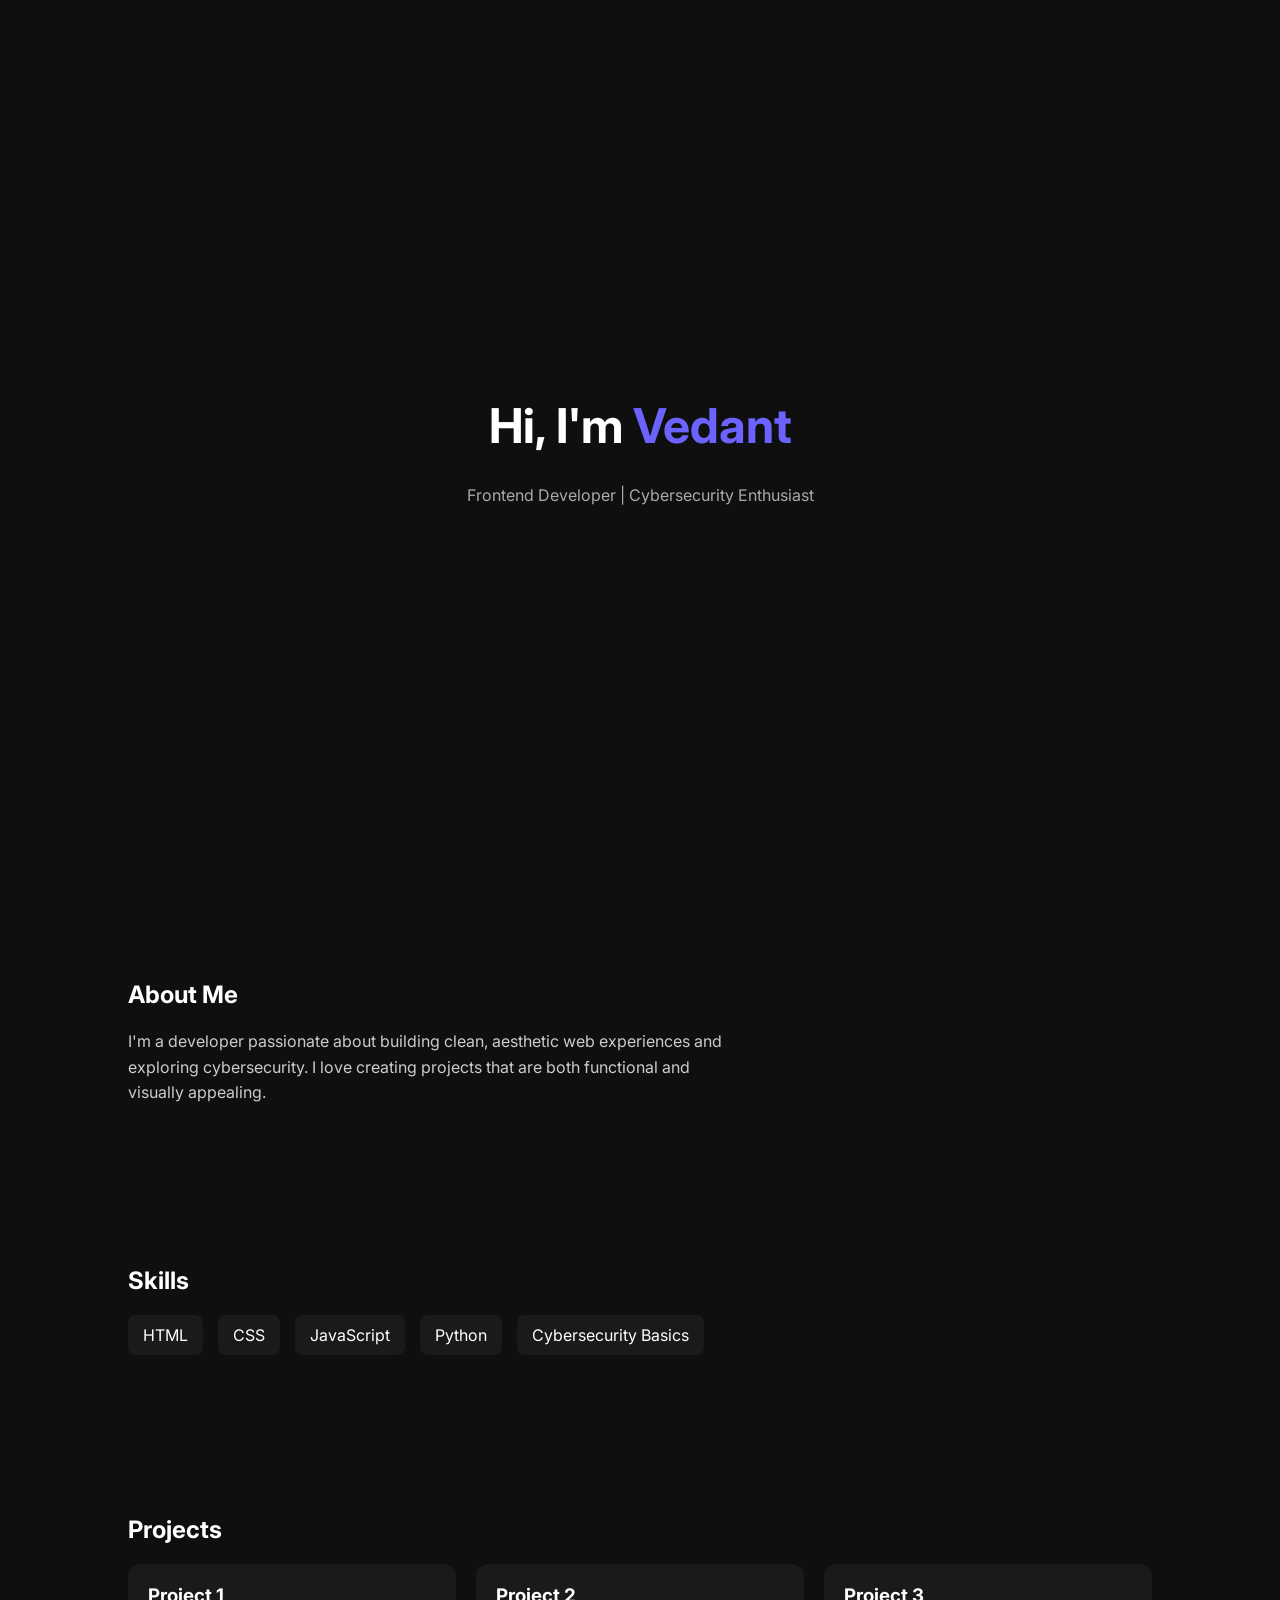
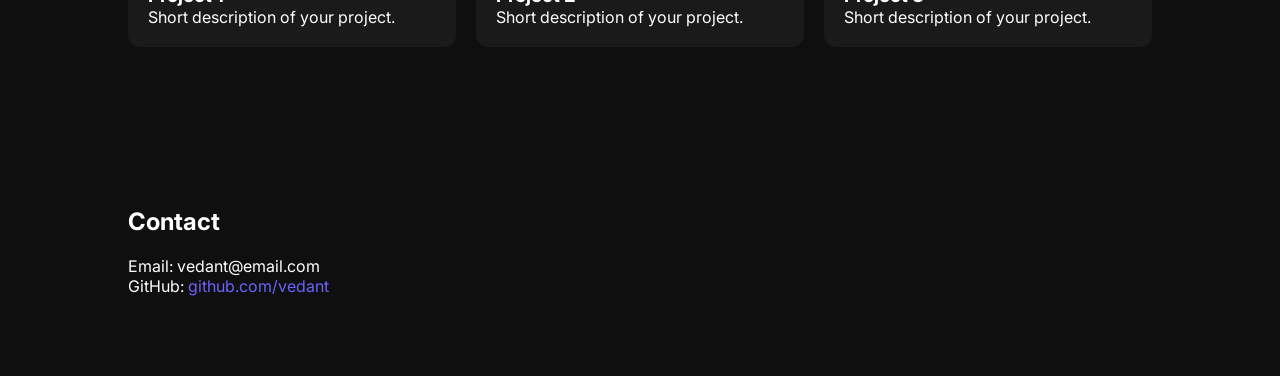
==== main.html @ a39b0cc5 "Create main.html" ====
<!DOCTYPE html>
<html lang="en">
<head>
  <meta charset="UTF-8">
  <meta name="viewport" content="width=device-width, initial-scale=1.0">
  <title>Vedant | Portfolio</title>

  <!-- Google Font -->
  <link href="https://fonts.googleapis.com/css2?family=Inter:wght@300;400;600&display=swap" rel="stylesheet">

  <style>
    * {
      margin: 0;
      padding: 0;
      box-sizing: border-box;
      font-family: 'Inter', sans-serif;
    }

    body {
      background: #0f0f0f;
      color: #fff;
      scroll-behavior: smooth;
    }

    section {
      padding: 80px 10%;
    }

    h1, h2 {
      margin-bottom: 20px;
    }

    /* HERO */
    .hero {
      height: 100vh;
      display: flex;
      flex-direction: column;
      justify-content: center;
      align-items: center;
      text-align: center;
    }

    .hero h1 {
      font-size: 3rem;
    }

    .hero span {
      color: #6c63ff;
    }

    .hero p {
      margin-top: 10px;
      color: #aaa;
    }

    /* ABOUT */
    .about p {
      max-width: 600px;
      color: #ccc;
      line-height: 1.6;
    }

    /* SKILLS */
    .skills ul {
      display: flex;
      gap: 15px;
      flex-wrap: wrap;
    }

    .skills li {
      list-style: none;
      background: #1a1a1a;
      padding: 10px 15px;
      border-radius: 8px;
    }

    /* PROJECTS */
    .projects {
      display: grid;
      grid-template-columns: repeat(auto-fit, minmax(250px, 1fr));
      gap: 20px;
    }

    .card {
      background: #1a1a1a;
      padding: 20px;
      border-radius: 12px;
      transition: 0.3s;
    }

    .card:hover {
      transform: translateY(-5px);
      box-shadow: 0 0 20px rgba(108, 99, 255, 0.3);
    }

    /* CONTACT */
    .contact a {
      color: #6c63ff;
      text-decoration: none;
    }

    /* ANIMATION */
    .fade {
      opacity: 0;
      transform: translateY(20px);
      transition: 0.6s;
    }

    .fade.show {
      opacity: 1;
      transform: translateY(0);
    }

  </style>
</head>
<body>

  <!-- HERO -->
  <section class="hero">
    <h1>Hi, I'm <span>Vedant</span></h1>
    <p>Frontend Developer | Cybersecurity Enthusiast</p>
  </section>

  <!-- ABOUT -->
  <section class="about fade">
    <h2>About Me</h2>
    <p>
      I'm a developer passionate about building clean, aesthetic web experiences
      and exploring cybersecurity. I love creating projects that are both
      functional and visually appealing.
    </p>
  </section>

  <!-- SKILLS -->
  <section class="skills fade">
    <h2>Skills</h2>
    <ul>
      <li>HTML</li>
      <li>CSS</li>
      <li>JavaScript</li>
      <li>Python</li>
      <li>Cybersecurity Basics</li>
    </ul>
  </section>

  <!-- PROJECTS -->
  <section class="fade">
    <h2>Projects</h2>
    <div class="projects">
      <div class="card">
        <h3>Project 1</h3>
        <p>Short description of your project.</p>
      </div>
      <div class="card">
        <h3>Project 2</h3>
        <p>Short description of your project.</p>
      </div>
      <div class="card">
        <h3>Project 3</h3>
        <p>Short description of your project.</p>
      </div>
    </div>
  </section>

  <!-- CONTACT -->
  <section class="contact fade">
    <h2>Contact</h2>
    <p>Email: vedant@email.com</p>
    <p>GitHub: <a href="#">github.com/vedant</a></p>
  </section>

  <script>
    const faders = document.querySelectorAll('.fade');

    const appearOptions = {
      threshold: 0.2
    };

    const appearOnScroll = new IntersectionObserver(function(entries, observer) {
      entries.forEach(entry => {
        if (!entry.isIntersecting) return;
        entry.target.classList.add('show');
        observer.unobserve(entry.target);
      });
    }, appearOptions);

    faders.forEach(fader => {
      appearOnScroll.observe(fader);
    });
  </script>

</body>
</html>
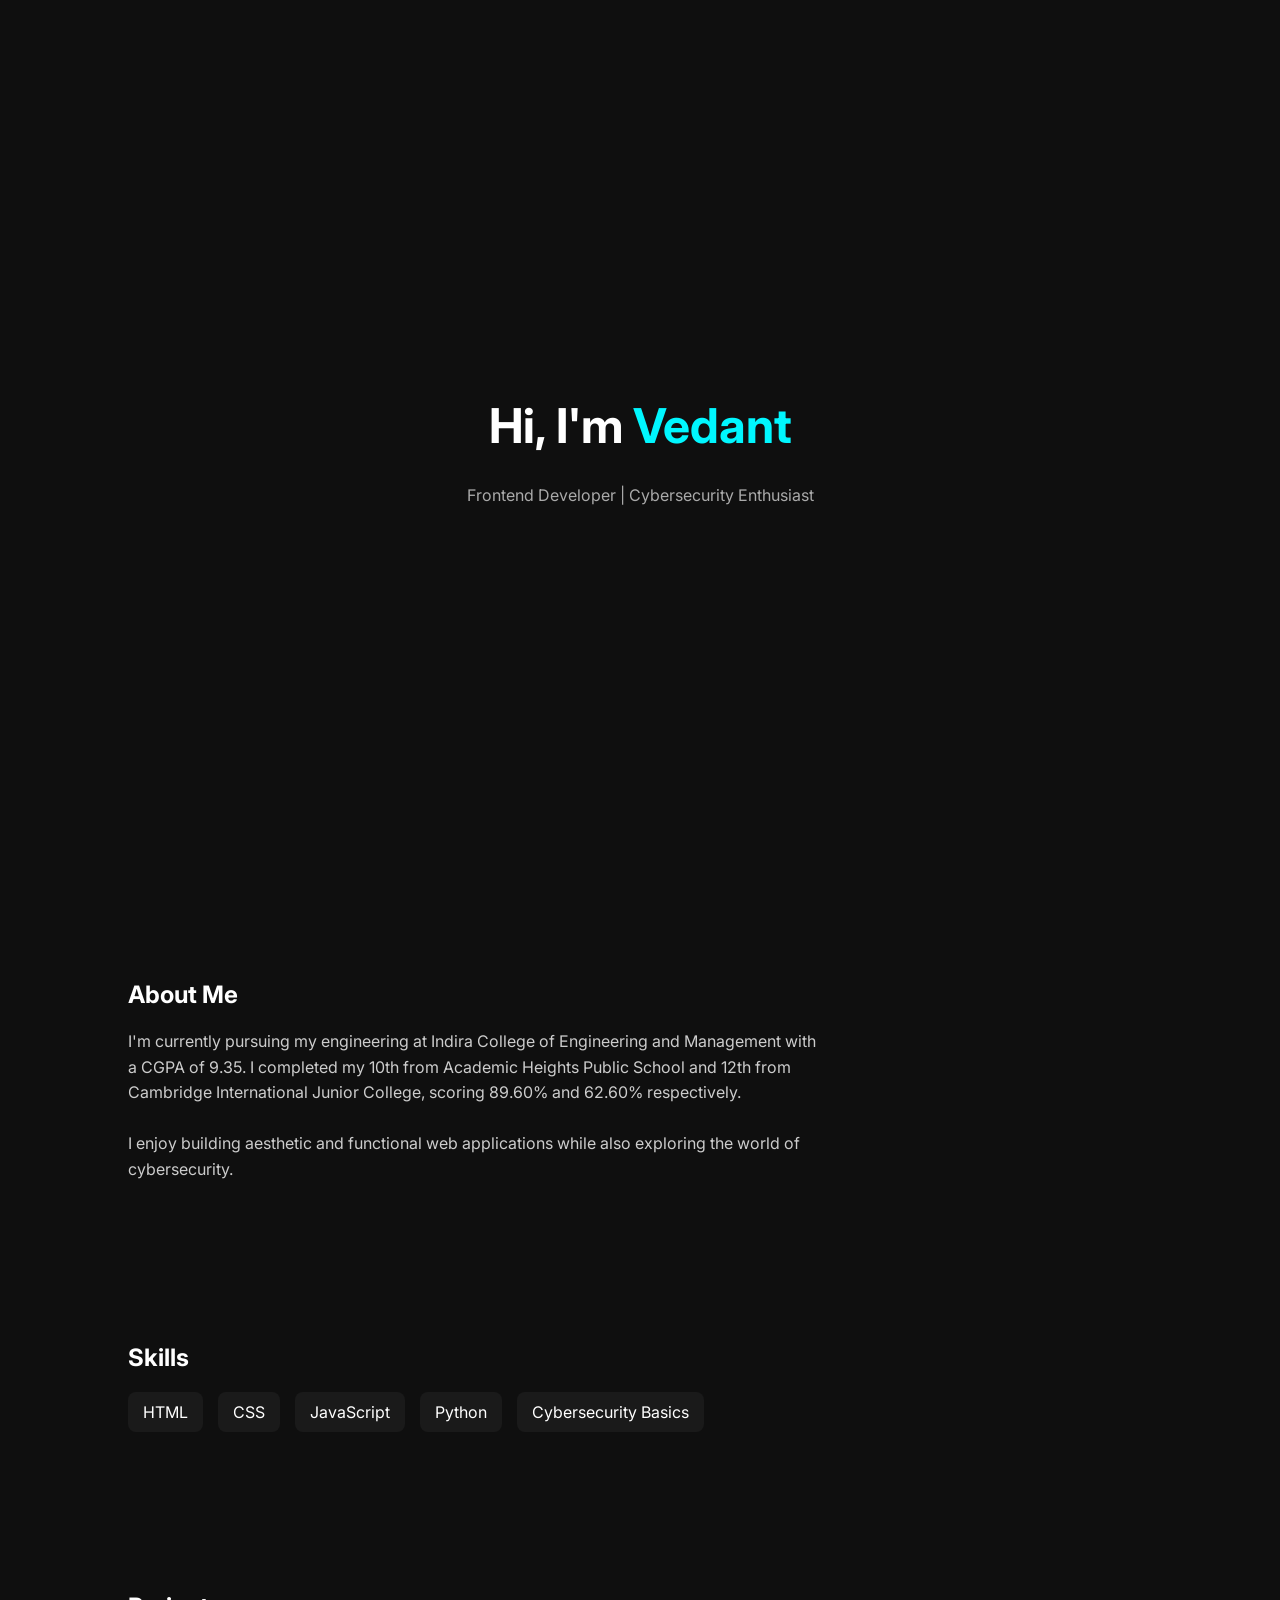
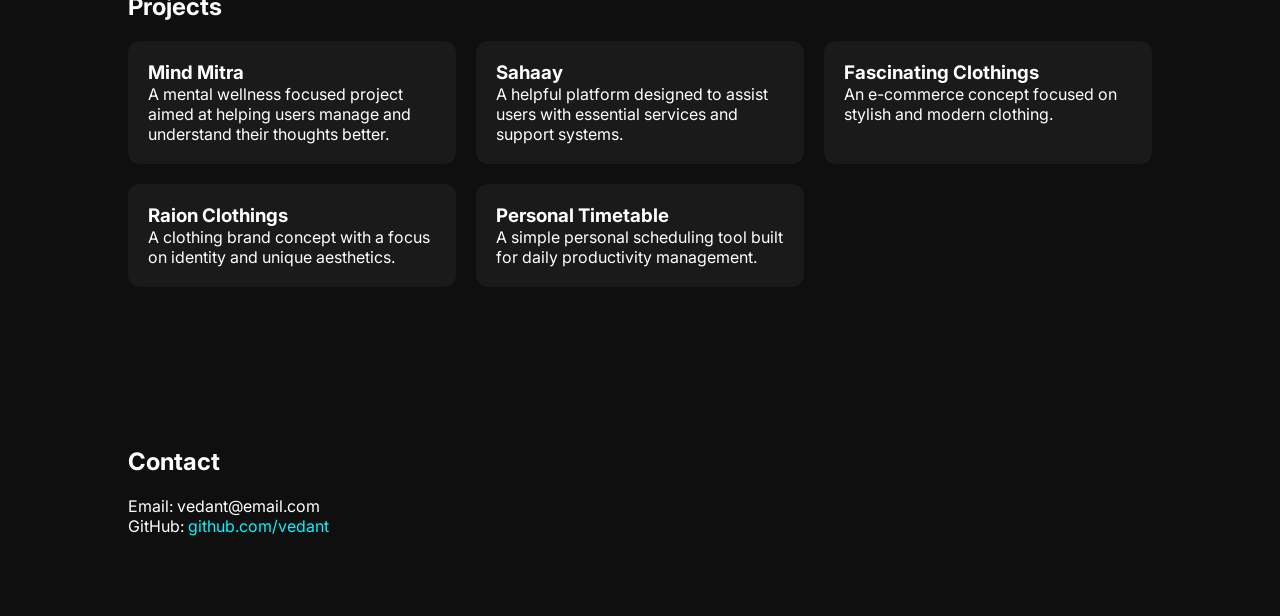
==== commit 10423d04: "Revise project details and color scheme Updated project descriptions and modified styles." ====
--- a/main.html
+++ b/main.html
@@ -5,7 +5,6 @@
   <meta name="viewport" content="width=device-width, initial-scale=1.0">
   <title>Vedant | Portfolio</title>
 
-  <!-- Google Font -->
   <link href="https://fonts.googleapis.com/css2?family=Inter:wght@300;400;600&display=swap" rel="stylesheet">
 
   <style>
@@ -30,7 +29,6 @@
       margin-bottom: 20px;
     }
 
-    /* HERO */
     .hero {
       height: 100vh;
       display: flex;
@@ -45,7 +43,7 @@
     }
 
     .hero span {
-      color: #6c63ff;
+      color: #00f7ff;
     }
 
     .hero p {
@@ -53,14 +51,12 @@
       color: #aaa;
     }
 
-    /* ABOUT */
     .about p {
-      max-width: 600px;
+      max-width: 700px;
       color: #ccc;
       line-height: 1.6;
     }
 
-    /* SKILLS */
     .skills ul {
       display: flex;
       gap: 15px;
@@ -74,7 +70,6 @@
       border-radius: 8px;
     }
 
-    /* PROJECTS */
     .projects {
       display: grid;
       grid-template-columns: repeat(auto-fit, minmax(250px, 1fr));
@@ -90,16 +85,14 @@
 
     .card:hover {
       transform: translateY(-5px);
-      box-shadow: 0 0 20px rgba(108, 99, 255, 0.3);
+      box-shadow: 0 0 20px rgba(0, 247, 255, 0.3);
     }
 
-    /* CONTACT */
     .contact a {
-      color: #6c63ff;
+      color: #00f7ff;
       text-decoration: none;
     }
 
-    /* ANIMATION */
     .fade {
       opacity: 0;
       transform: translateY(20px);
@@ -115,23 +108,20 @@
 </head>
 <body>
 
-  <!-- HERO -->
   <section class="hero">
     <h1>Hi, I'm <span>Vedant</span></h1>
     <p>Frontend Developer | Cybersecurity Enthusiast</p>
   </section>
 
-  <!-- ABOUT -->
   <section class="about fade">
     <h2>About Me</h2>
     <p>
-      I'm a developer passionate about building clean, aesthetic web experiences
-      and exploring cybersecurity. I love creating projects that are both
-      functional and visually appealing.
+      I'm currently pursuing my engineering at Indira College of Engineering and Management with a CGPA of 9.35. I completed my 10th from Academic Heights Public School and 12th from Cambridge International Junior College, scoring 89.60% and 62.60% respectively.
+      <br><br>
+      I enjoy building aesthetic and functional web applications while also exploring the world of cybersecurity.
     </p>
   </section>
 
-  <!-- SKILLS -->
   <section class="skills fade">
     <h2>Skills</h2>
     <ul>
@@ -143,26 +133,32 @@
     </ul>
   </section>
 
-  <!-- PROJECTS -->
   <section class="fade">
     <h2>Projects</h2>
     <div class="projects">
       <div class="card">
-        <h3>Project 1</h3>
-        <p>Short description of your project.</p>
+        <h3>Mind Mitra</h3>
+        <p>A mental wellness focused project aimed at helping users manage and understand their thoughts better.</p>
       </div>
       <div class="card">
-        <h3>Project 2</h3>
-        <p>Short description of your project.</p>
+        <h3>Sahaay</h3>
+        <p>A helpful platform designed to assist users with essential services and support systems.</p>
       </div>
       <div class="card">
-        <h3>Project 3</h3>
-        <p>Short description of your project.</p>
+        <h3>Fascinating Clothings</h3>
+        <p>An e-commerce concept focused on stylish and modern clothing.</p>
+      </div>
+      <div class="card">
+        <h3>Raion Clothings</h3>
+        <p>A clothing brand concept with a focus on identity and unique aesthetics.</p>
+      </div>
+      <div class="card">
+        <h3>Personal Timetable</h3>
+        <p>A simple personal scheduling tool built for daily productivity management.</p>
       </div>
     </div>
   </section>
 
-  <!-- CONTACT -->
   <section class="contact fade">
     <h2>Contact</h2>
     <p>Email: vedant@email.com</p>
